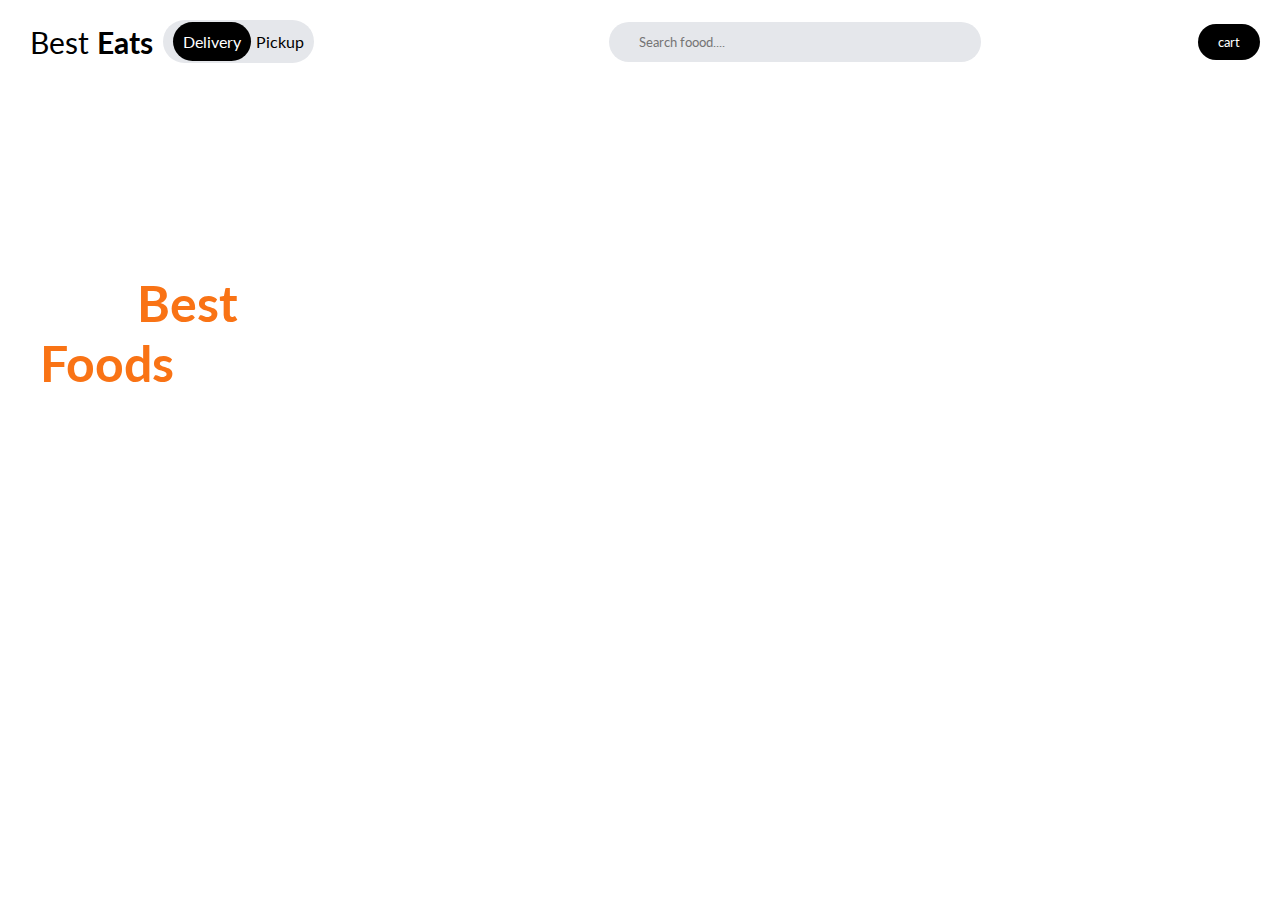
==== index.html @ 28032833 "task for rakib" ====
<!DOCTYPE html>
<html lang="en">
  <head>
    <meta charset="UTF-8" />
    <meta http-equiv="X-UA-Compatible" content="IE=edge" />
    <meta name="viewport" content="width=device-width, initial-scale=1.0" />
    <link rel="stylesheet" href="style.css" />
    <link
      rel="stylesheet"
      href="https://cdnjs.cloudflare.com/ajax/libs/font-awesome/6.1.2/css/all.min.css"
      integrity="sha512-1sCRPdkRXhBV2PBLUdRb4tMg1w2YPf37qatUFeS7zlBy7jJI8Lf4VHwWfZZfpXtYSLy85pkm9GaYVYMfw5BC1A=="
      crossorigin="anonymous"
      referrerpolicy="no-referrer"
    />
    <title>Design</title>
  </head>
  <body>
    <!-- Navbar Start Here -->
    <header class="header">
      <div class="container">
        <nav class="navbar">
          <!-- Left Side -->
          <div class="leftside">
            <i class="fa-solid fa-bars"></i>
            <h3>
              Best
              <span class="blod">Eats</span>
            </h3>
            <div class="wraperBtn">
              <p class="first">Delivery</p>
              <p class="second">Pickup</p>
            </div>
          </div>
          <!-- Middle -->
          <div class="middle">
            <input type="text" placeholder="Search foood...." />
            <i class="fa-solid fa-magnifying-glass search_icon"></i>
          </div>
          <!-- Right Side -->
          <div class="rightside">
            <button class="app_btn">
              <i class="fa-solid fa-cart-shopping"></i>
              cart
            </button>
          </div>
        </nav>
      </div>
    </header>
    <!-- Navbar End Here -->
    <!-- Banner Start -->
    <section class="banner">
      <div class="container">
        <div class="banner_wrapper">
          <div class="banner_content">
            <h1>
              The <span class="colorText">Best</span> <br />
              <span class="colorText">Foods</span> Devlivered
            </h1>
          </div>
        </div>
      </div>
    </section>
    <!-- Banner End -->
  </body>
</html>
---- style.css ----
/* Google Font */
@import url("https://fonts.googleapis.com/css2?family=Lato:wght@300;400;700&display=swap");

* {
  margin: 0;
  padding: 0;
  box-sizing: border-box;
}

:root {
  --primary-color: #f97315;
  --text-color: #000;
  --gray-color: #f3f4f6;
  --search-input: #e5e7eb;
  --text-white: #fff;
  --primary-font: "Lato", sans-serif;
}

h1,
h2,
h3,
h4,
h5,
h6,
a,
p,
button,
span,
input,
textarea {
  font-family: var(--primary-font);
}

img {
  width: 100%;
  height: 100%;
}

/* Utils Css Start */
.app_btn {
  padding: 10px 20px;
  border: none;
  outline: none;
  background-color: var(--text-color);
  color: var(--text-white);
  transition: all 0.5s ease-in-out;
  border-radius: 50px;
  cursor: pointer;
}

.app_btn:hover {
  background-color: var(--primary-color);
}
/* Utils Css End */

/* Navmenu css */
.container {
  padding: 0px 20px;
}

.navbar {
  display: flex;
  align-items: center;
  justify-content: space-between;
  padding: 20px 0px;
}

.leftside {
  display: flex;
  align-items: center;
  gap: 10px;
  width: 30%;
}

.middle {
  position: relative;
  width: 30%;
}

.middle i {
  position: absolute;
  top: 10px;
  left: 10px;
}

.middle input {
  padding: 12px 30px;
  display: block;
  background-color: var(--search-input);
  border-radius: 50px;
  border: none;
  outline: none;
  width: 100%;
}

.leftside i {
  font-size: 30px;
}

.leftside h3 {
  font-size: 30px;
  font-weight: 400;
  color: var(--text-color);
}

.leftside h3 span {
  font-weight: bold;
}

.wraperBtn {
  display: flex;
  align-items: center;
  background-color: var(--search-input);
  border-radius: 50px;
  padding: 2px 10px;
  gap: 5px;
}

.wraperBtn .first {
  background-color: var(--text-color);
  padding: 10px;
  border-radius: 50px;
  color: var(--text-white);
}

/* Navbar Media Css Start */
@media (max-width: 550px) {
  .rightside,
  .wraperBtn {
    display: none;
  }
  .leftside {
    width: 50%;
  }
  .middle {
    width: 50%;
  }
}
/* Navbar Media Css End */

/* Banner Css Start */
.banner_wrapper {
  position: relative;
  background-image: url("https://images.pexels.com/photos/1639562/pexels-photo-1639562.jpeg?auto=compress&cs=tinysrgb&w=1260&h=750&dpr=2");
  background-repeat: no-repeat;
  background-size: cover;
  background-position: center;
  border-radius: 10px;
  height: 500px;
  max-height: 500px;
  display: flex;
  align-items: center;
  justify-content: flex-start;
}
.banner_content{
    padding: 0px 20px;
}
.banner_content h1{
    font-size: 50px;
    color: var(--text-white);
    font-weight: bold;
}
.colorText{
    color: var(--primary-color);
}
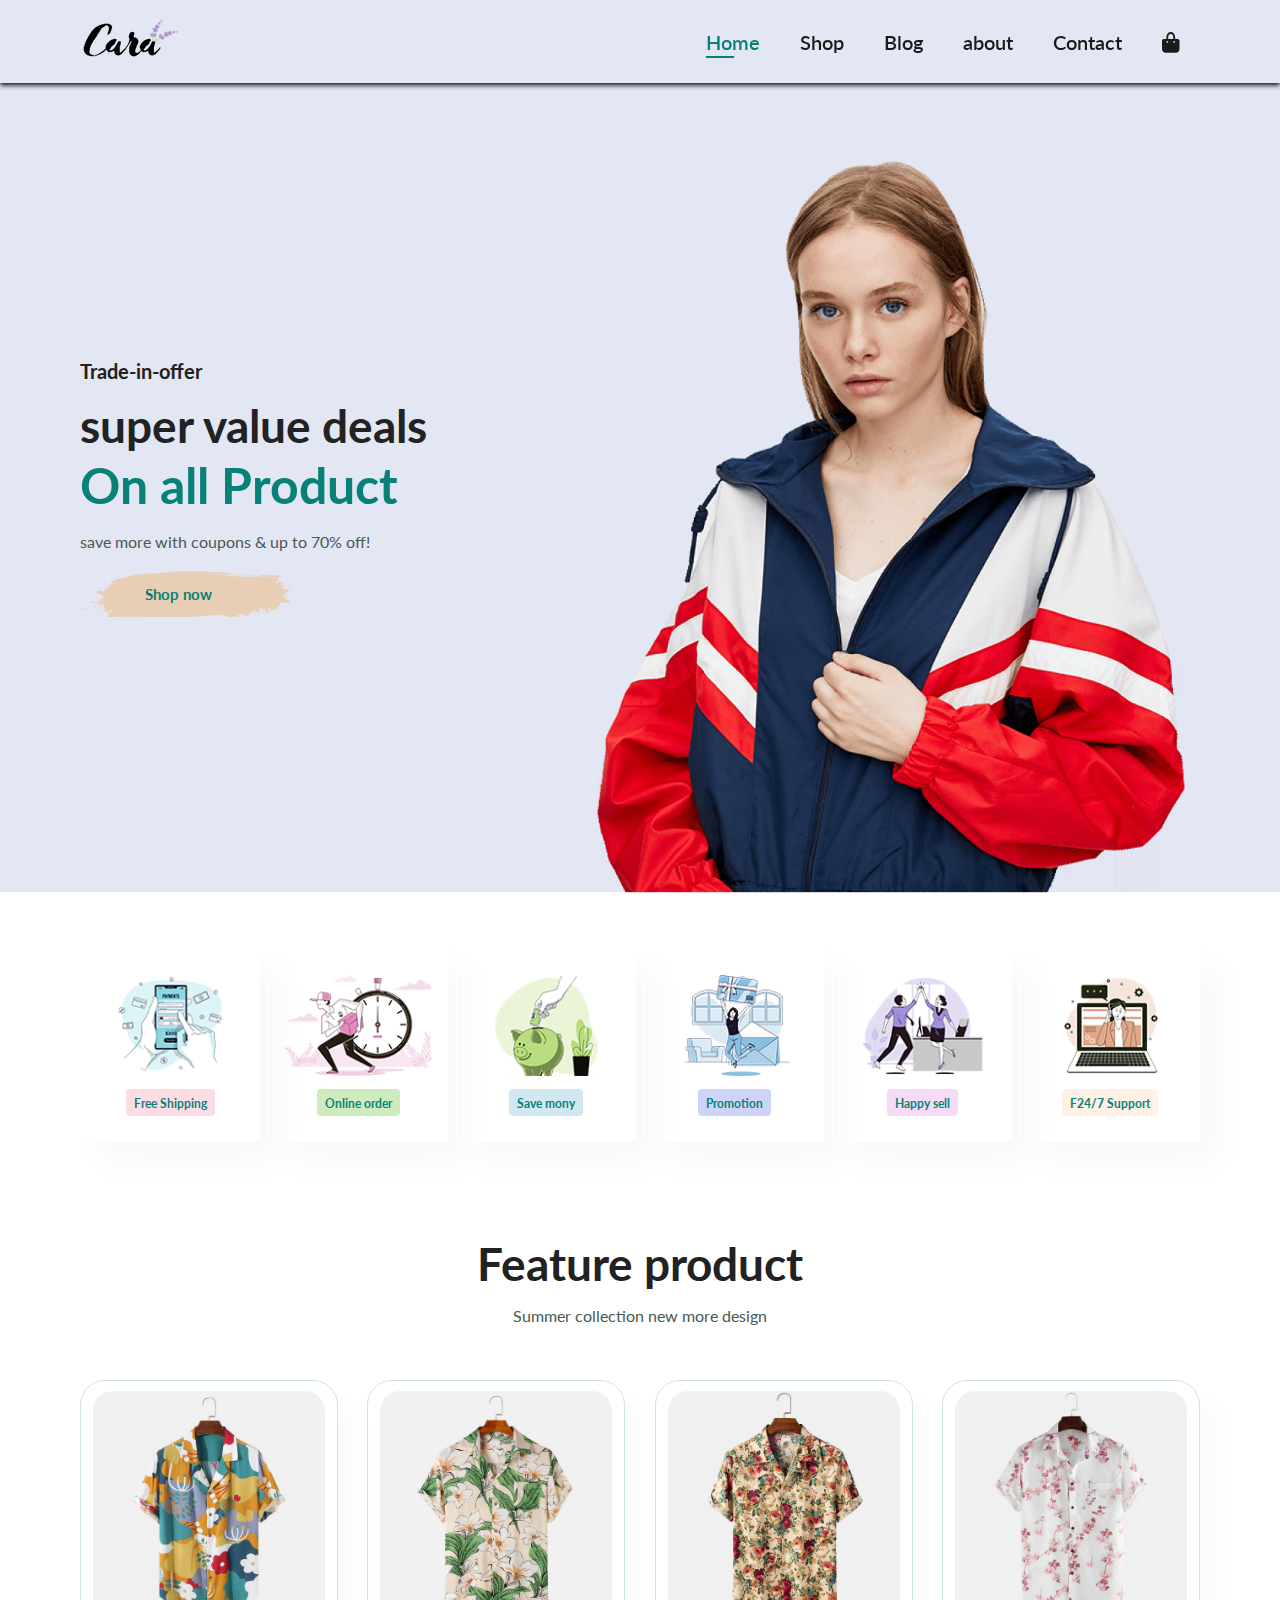
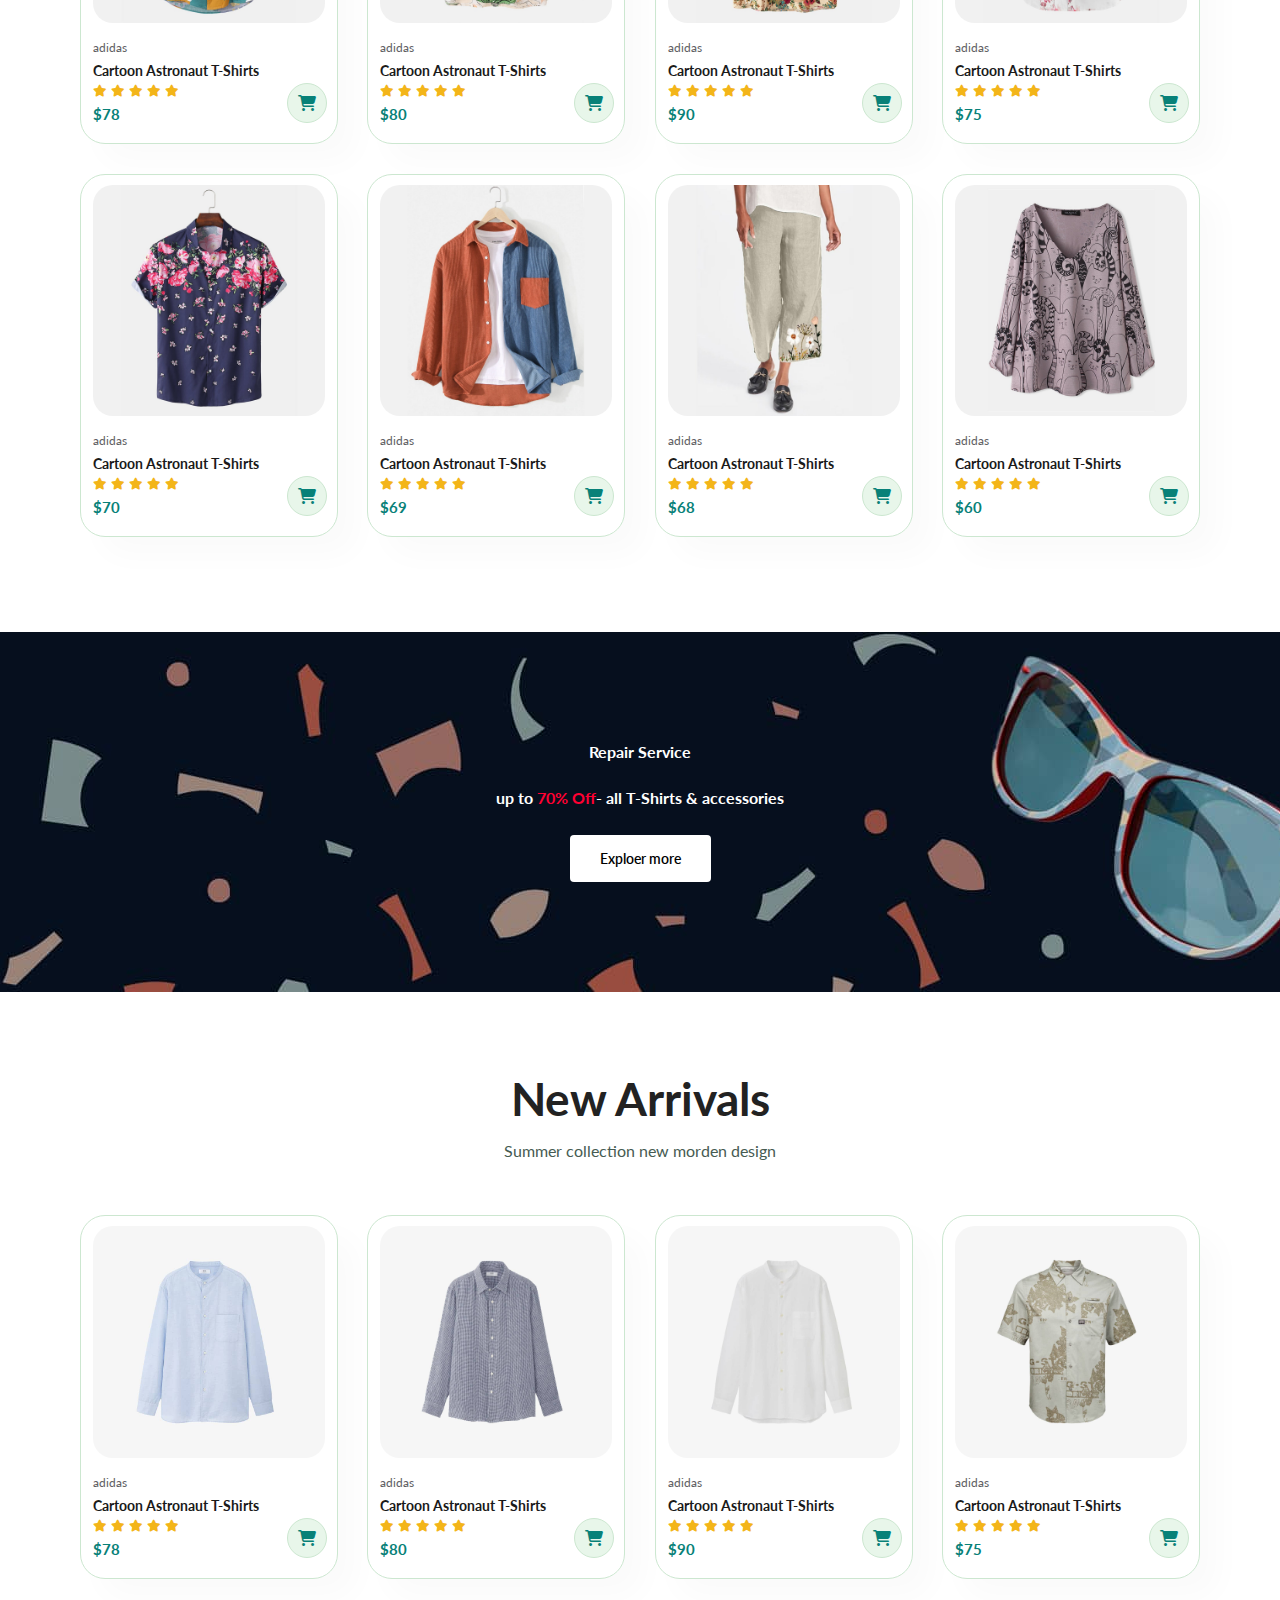
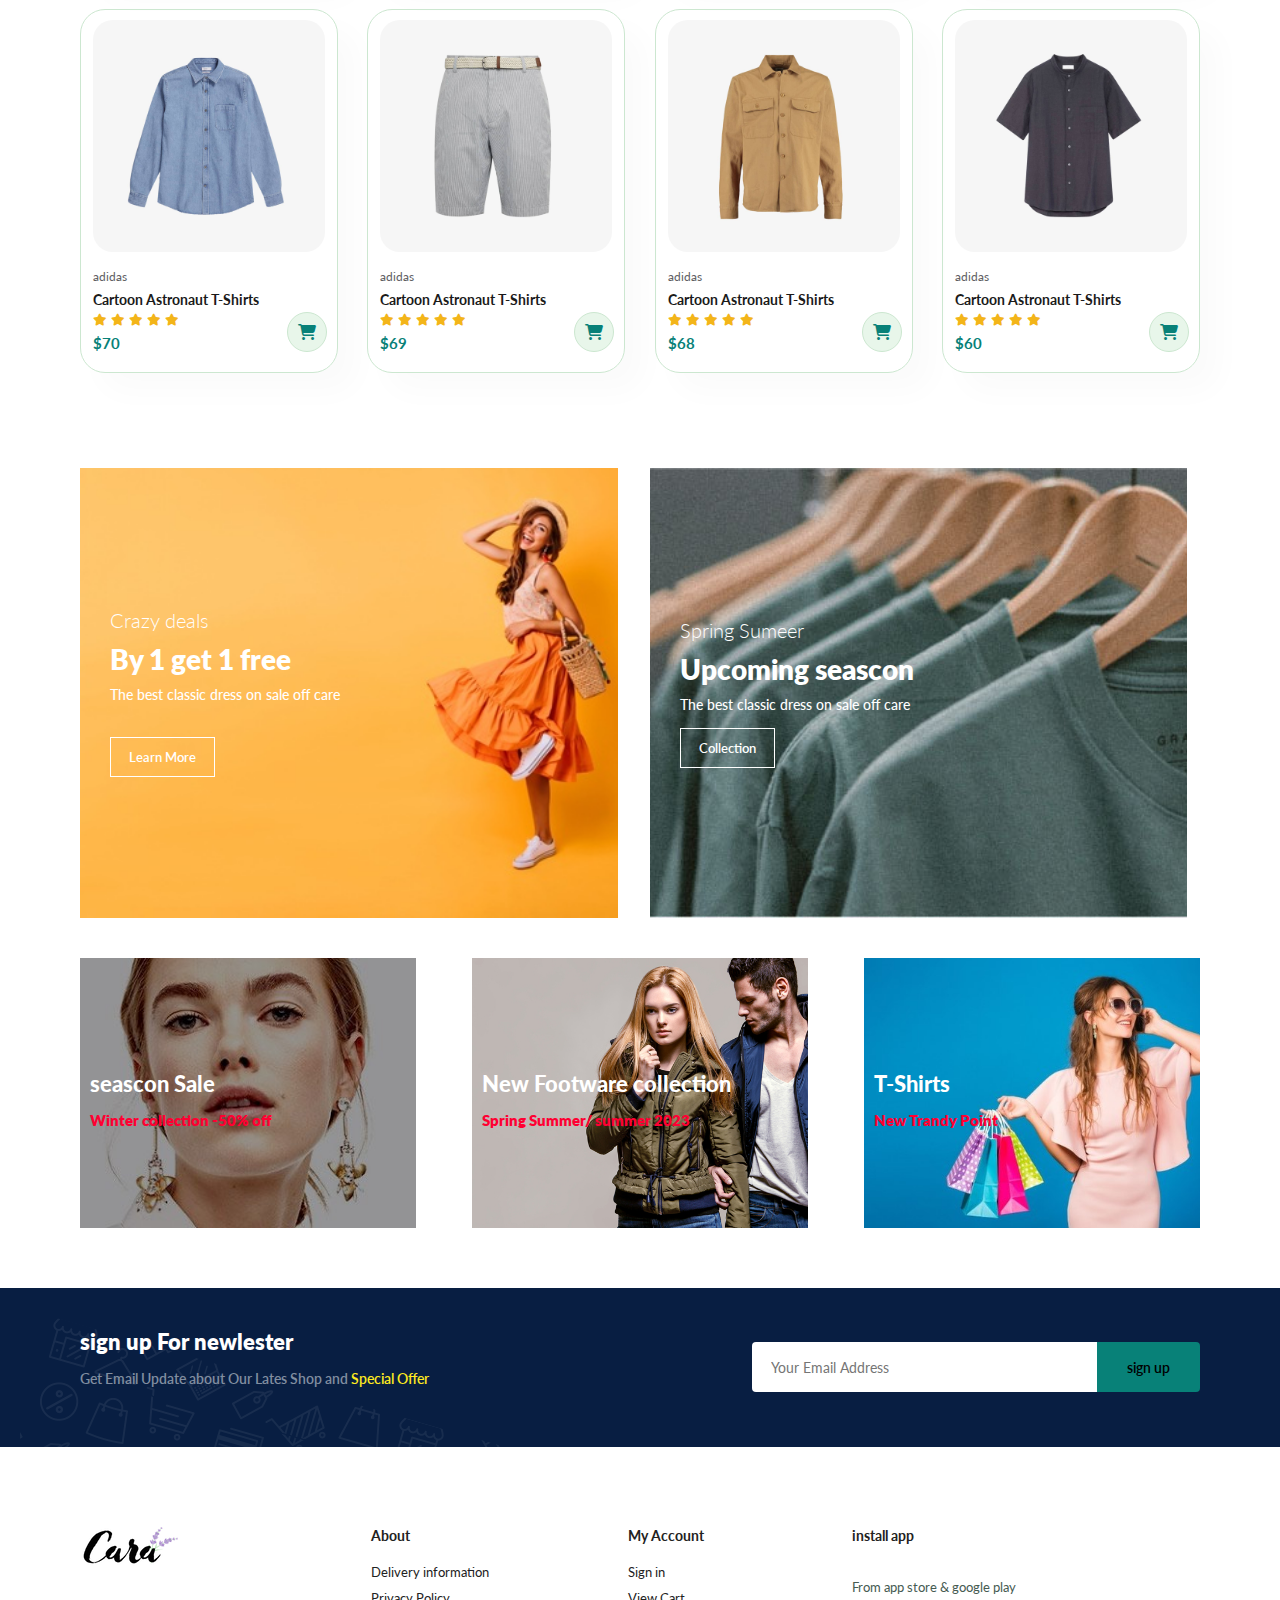
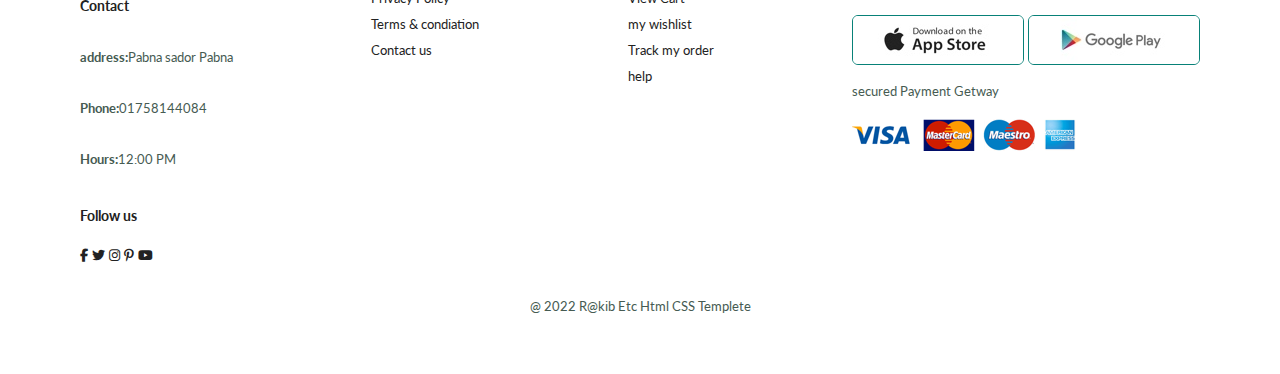
==== commit 53a98a7e: "change" ====
--- a/index.html
+++ b/index.html
@@ -1,65 +1,450 @@
 <!DOCTYPE html>
 <html lang="en">
-  <head>
-    <meta charset="UTF-8" />
-    <meta http-equiv="X-UA-Compatible" content="IE=edge" />
-    <meta name="viewport" content="width=device-width, initial-scale=1.0" />
-    <link rel="stylesheet" href="style.css" />
+<head>
+    <meta charset="UTF-8">
+    <meta http-equiv="X-UA-Compatible" content="IE=edge">
+    <meta name="viewport" content="width=device-width, initial-scale=1.0">
+    <title>E-commerce Design</title>
     <link
       rel="stylesheet"
-      href="https://cdnjs.cloudflare.com/ajax/libs/font-awesome/6.1.2/css/all.min.css"
-      integrity="sha512-1sCRPdkRXhBV2PBLUdRb4tMg1w2YPf37qatUFeS7zlBy7jJI8Lf4VHwWfZZfpXtYSLy85pkm9GaYVYMfw5BC1A=="
-      crossorigin="anonymous"
-      referrerpolicy="no-referrer"
-    />
-    <title>Design</title>
-  </head>
-  <body>
-    <!-- Navbar Start Here -->
-    <header class="header">
-      <div class="container">
-        <nav class="navbar">
-          <!-- Left Side -->
-          <div class="leftside">
-            <i class="fa-solid fa-bars"></i>
-            <h3>
-              Best
-              <span class="blod">Eats</span>
-            </h3>
-            <div class="wraperBtn">
-              <p class="first">Delivery</p>
-              <p class="second">Pickup</p>
-            </div>
+      href="https://cdnjs.cloudflare.com/ajax/libs/font-awesome/6.1.2/css/all.min.css"/>
+    <link rel="stylesheet" href="./index.css">
+</head>
+<body>
+    <!-- navbar start -->
+   <section id="header">
+    <a href="#"><img src="img/logo.png" class="logo" alt=""></a>
+    <div>
+    <ul id="navbar">
+        <li><a class="active" href="index.html">Home</a></li>
+        <li><a href="shop.html">Shop</a></li>
+        <li><a href="Blog.html">Blog</a></li>
+        <li><a href="about.html">about</a></li>
+        <li><a href="Contact.html">Contact</a></li>
+        <li id="leg-bag"><a href="cart.html"><i class="fa-solid fa-bag-shopping"></i></a></li>
+        <a href="#" id="close"><i class="fa-solid fa-xmark"></i></a>
+       </ul>
+    </div>
+      <div id="mobile">
+        
+        <a href="cart.html"><i class="fa-solid fa-bag-shopping"></i></a>
+        <i id="bar" class="fas fa-outdent"></i>
+      </div>
+   </section>
+   <!-- navbar end -->
+   <!-- hero start -->
+   <section id="hero">
+    <h4>Trade-in-offer</h4>
+    <h2>super value deals</h2>
+    <h1>On all Product</h1>
+    <p>save more with coupons & up to 70% off!</p>
+    <button>Shop now</button>
+</section>
+<!-- hero end -->
+<!-- feature start -->
+<section id="feature" class="section-p1">
+    <div class="fe-box">
+        <img src="img/features/f1.png" alt="">
+        <h6>Free Shipping</h6>
+    </div>
+    <div class="fe-box">
+        <img src="img/features/f2.png" alt="">
+        <h6>Online order</h6>
+    </div>
+    <div class="fe-box">
+        <img src="img/features/f3.png" alt="">
+        <h6>Save mony</h6>
+    </div>
+    <div class="fe-box">
+        <img src="img/features/f4.png" alt="">
+        <h6>Promotion</h6>
+    </div>
+    <div class="fe-box">
+        <img src="img/features/f5.png" alt="">
+        <h6>Happy sell</h6>
+    </div>
+    <div class="fe-box">
+        <img src="img/features/f6.png" alt="">
+        <h6>F24/7 Support</h6>
+    </div>
+</section>
+<!-- feature end -->
+<!-- Product start -->
+<section id="Product1" class="section-p1">
+    <h2>Feature product</h2>
+    <p>Summer collection new more design</p>
+    <div class="pro-container">
+        <div class="pro">
+            <img src="img/products/f1.jpg" alt="">
+            <div class="des">
+                <span>adidas</span>
+                <h5>Cartoon Astronaut T-Shirts</h5>
+                <div class="star">
+                    <i class="fas fa-star"></i>
+                    <i class="fas fa-star"></i>
+                    <i class="fas fa-star"></i>
+                    <i class="fas fa-star"></i>
+                    <i class="fas fa-star"></i>
+                </div>
+                <h4>$78</h4>
+            </div>
+            <a href="#"><i class="fa-solid fa-cart-shopping cart"></i></a>
+        </div>
+        <div class="pro">
+            <img src="img/products/f2.jpg" alt="">
+            <div class="des">
+                <span>adidas</span>
+                <h5>Cartoon Astronaut T-Shirts</h5>
+                <div class="star">
+                    <i class="fas fa-star"></i>
+                    <i class="fas fa-star"></i>
+                    <i class="fas fa-star"></i>
+                    <i class="fas fa-star"></i>
+                    <i class="fas fa-star"></i>
+                </div>
+                <h4>$80</h4>
+            </div>
+            <a href="#"><i class="fa-solid fa-cart-shopping cart"></i></a>
+        </div>
+        <div class="pro">
+            <img src="img/products/f3.jpg" alt="">
+            <div class="des">
+                <span>adidas</span>
+                <h5>Cartoon Astronaut T-Shirts</h5>
+                <div class="star">
+                    <i class="fas fa-star"></i>
+                    <i class="fas fa-star"></i>
+                    <i class="fas fa-star"></i>
+                    <i class="fas fa-star"></i>
+                    <i class="fas fa-star"></i>
+                </div>
+                <h4>$90</h4>
+            </div>
+            <a href="#"><i class="fa-solid fa-cart-shopping cart"></i></a>
+        </div>
+        <div class="pro">
+            <img src="img/products/f4.jpg" alt="">
+            <div class="des">
+                <span>adidas</span>
+                <h5>Cartoon Astronaut T-Shirts</h5>
+                <div class="star">
+                    <i class="fas fa-star"></i>
+                    <i class="fas fa-star"></i>
+                    <i class="fas fa-star"></i>
+                    <i class="fas fa-star"></i>
+                    <i class="fas fa-star"></i>
+                </div>
+                <h4>$75</h4>
+            </div>
+            <a href="#"><i class="fa-solid fa-cart-shopping cart"></i></a>
+        </div>
+        <div class="pro">
+            <img src="img/products/f5.jpg" alt="">
+            <div class="des">
+                <span>adidas</span>
+                <h5>Cartoon Astronaut T-Shirts</h5>
+                <div class="star">
+                    <i class="fas fa-star"></i>
+                    <i class="fas fa-star"></i>
+                    <i class="fas fa-star"></i>
+                    <i class="fas fa-star"></i>
+                    <i class="fas fa-star"></i>
+                </div>
+                <h4>$70</h4>
+            </div>
+            <a href="#"><i class="fa-solid fa-cart-shopping cart"></i></a>
+        </div>
+        <div class="pro">
+            <img src="img/products/f6.jpg" alt="">
+            <div class="des">
+                <span>adidas</span>
+                <h5>Cartoon Astronaut T-Shirts</h5>
+                <div class="star">
+                    <i class="fas fa-star"></i>
+                    <i class="fas fa-star"></i>
+                    <i class="fas fa-star"></i>
+                    <i class="fas fa-star"></i>
+                    <i class="fas fa-star"></i>
+                </div>
+                <h4>$69</h4>
+            </div>
+            <a href="#"><i class="fa-solid fa-cart-shopping cart"></i></a>
+        </div>
+        <div class="pro">
+            <img src="img/products/f7.jpg" alt="">
+            <div class="des">
+                <span>adidas</span>
+                <h5>Cartoon Astronaut T-Shirts</h5>
+                <div class="star">
+                    <i class="fas fa-star"></i>
+                    <i class="fas fa-star"></i>
+                    <i class="fas fa-star"></i>
+                    <i class="fas fa-star"></i>
+                    <i class="fas fa-star"></i>
+                </div>
+                <h4>$68</h4>
+            </div>
+            <a href="#"><i class="fa-solid fa-cart-shopping cart"></i></a>
+        </div>
+        <div class="pro">
+            <img src="img/products/f8.jpg" alt="">
+            <div class="des">
+                <span>adidas</span>
+                <h5>Cartoon Astronaut T-Shirts</h5>
+                <div class="star">
+                    <i class="fas fa-star"></i>
+                    <i class="fas fa-star"></i>
+                    <i class="fas fa-star"></i>
+                    <i class="fas fa-star"></i>
+                    <i class="fas fa-star"></i>
+                </div>
+                <h4>$60</h4>
+            </div>
+            <a href="#"><i class="fa-solid fa-cart-shopping cart"></i></a>
+        </div>
+    </div>
+</section>
+<!-- product end -->
+<!-- banner start -->
+<section id="banner" class="section-m1">
+    <h4>Repair Service</h4>
+    <h2>up to <span>70% Off</span>- all T-Shirts & accessories</h2>
+    <button class="normal">Exploer more</button>
+</section>
+<!-- banner end -->
+ <!-- new product design -->
+<section id="Product1" class="section-p1">
+    <h2>New Arrivals</h2>
+    <p>Summer collection new morden design</p>
+    <div class="pro-container">
+        <div class="pro">
+            <img src="img/products/n1.jpg" alt="">
+            <div class="des">
+                <span>adidas</span>
+                <h5>Cartoon Astronaut T-Shirts</h5>
+                <div class="star">
+                    <i class="fas fa-star"></i>
+                    <i class="fas fa-star"></i>
+                    <i class="fas fa-star"></i>
+                    <i class="fas fa-star"></i>
+                    <i class="fas fa-star"></i>
+                </div>
+                <h4>$78</h4>
+            </div>
+            <a href="#"><i class="fa-solid fa-cart-shopping cart"></i></a>
+        </div>
+        <div class="pro">
+            <img src="img/products/n2.jpg" alt="">
+            <div class="des">
+                <span>adidas</span>
+                <h5>Cartoon Astronaut T-Shirts</h5>
+                <div class="star">
+                    <i class="fas fa-star"></i>
+                    <i class="fas fa-star"></i>
+                    <i class="fas fa-star"></i>
+                    <i class="fas fa-star"></i>
+                    <i class="fas fa-star"></i>
+                </div>
+                <h4>$80</h4>
+            </div>
+            <a href="#"><i class="fa-solid fa-cart-shopping cart"></i></a>
+        </div>
+        <div class="pro">
+            <img src="img/products/n3.jpg" alt="">
+            <div class="des">
+                <span>adidas</span>
+                <h5>Cartoon Astronaut T-Shirts</h5>
+                <div class="star">
+                    <i class="fas fa-star"></i>
+                    <i class="fas fa-star"></i>
+                    <i class="fas fa-star"></i>
+                    <i class="fas fa-star"></i>
+                    <i class="fas fa-star"></i>
+                </div>
+                <h4>$90</h4>
+            </div>
+            <a href="#"><i class="fa-solid fa-cart-shopping cart"></i></a>
+        </div>
+        <div class="pro">
+            <img src="img/products/n4.jpg" alt="">
+            <div class="des">
+                <span>adidas</span>
+                <h5>Cartoon Astronaut T-Shirts</h5>
+                <div class="star">
+                    <i class="fas fa-star"></i>
+                    <i class="fas fa-star"></i>
+                    <i class="fas fa-star"></i>
+                    <i class="fas fa-star"></i>
+                    <i class="fas fa-star"></i>
+                </div>
+                <h4>$75</h4>
+            </div>
+            <a href="#"><i class="fa-solid fa-cart-shopping cart"></i></a>
+        </div>
+        <div class="pro">
+            <img src="img/products/n5.jpg" alt="">
+            <div class="des">
+                <span>adidas</span>
+                <h5>Cartoon Astronaut T-Shirts</h5>
+                <div class="star">
+                    <i class="fas fa-star"></i>
+                    <i class="fas fa-star"></i>
+                    <i class="fas fa-star"></i>
+                    <i class="fas fa-star"></i>
+                    <i class="fas fa-star"></i>
+                </div>
+                <h4>$70</h4>
+            </div>
+            <a href="#"><i class="fa-solid fa-cart-shopping cart"></i></a>
+        </div>
+        <div class="pro">
+            <img src="img/products/n6.jpg" alt="">
+            <div class="des">
+                <span>adidas</span>
+                <h5>Cartoon Astronaut T-Shirts</h5>
+                <div class="star">
+                    <i class="fas fa-star"></i>
+                    <i class="fas fa-star"></i>
+                    <i class="fas fa-star"></i>
+                    <i class="fas fa-star"></i>
+                    <i class="fas fa-star"></i>
+                </div>
+                <h4>$69</h4>
+            </div>
+            <a href="#"><i class="fa-solid fa-cart-shopping cart"></i></a>
+        </div>
+        <div class="pro">
+            <img src="img/products/n7.jpg" alt="">
+            <div class="des">
+                <span>adidas</span>
+                <h5>Cartoon Astronaut T-Shirts</h5>
+                <div class="star">
+                    <i class="fas fa-star"></i>
+                    <i class="fas fa-star"></i>
+                    <i class="fas fa-star"></i>
+                    <i class="fas fa-star"></i>
+                    <i class="fas fa-star"></i>
+                </div>
+                <h4>$68</h4>
+            </div>
+            <a href="#"><i class="fa-solid fa-cart-shopping cart"></i></a>
+        </div>
+        <div class="pro">
+            <img src="img/products/n8.jpg" alt="">
+            <div class="des">
+                <span>adidas</span>
+                <h5>Cartoon Astronaut T-Shirts</h5>
+                <div class="star">
+                    <i class="fas fa-star"></i>
+                    <i class="fas fa-star"></i>
+                    <i class="fas fa-star"></i>
+                    <i class="fas fa-star"></i>
+                    <i class="fas fa-star"></i>
+                </div>
+                <h4>$60</h4>
+            </div>
+            <a href="#"><i class="fa-solid fa-cart-shopping cart"></i></a>
+        </div>
+    </div>
+</section>
+ <!-- new product design end -->
+ <!-- Banner-box design start -->
+    <section id="sm-banner" class="section-p1">
+        <div class="banner-box">
+            <h4>Crazy deals</h4>
+            <h2>By 1 get 1 free</h2>
+            <span>The best classic dress on sale off care</span><br>
+            <button class="white">Learn More</button>
+        </div>
+        <div class="banner-box banner-box2">
+            <h4>Spring Sumeer</h4>
+            <h2>Upcoming seascon</h2>
+            <span>The best classic dress on sale off care</span>
+            <button class="white">Collection</button>
+        </div>
+    </section>
+    <!-- banner design End -->
+    <!-- banner Text design start -->
+    <section id="banner3">
+        <div class="banner-box">
+            <h2>seascon Sale</h2>
+            <h3>Winter collection -50% off</h3>
+            </div> 
+            <div class="banner-box banner-box2">
+                <h2>New Footware collection</h2>
+                <h3>Spring Summer/ summer 2023</h3>
+                </div> 
+                <div class="banner-box banner-box3">
+                    <h2>T-Shirts</h2>
+                    <h3>New Trandy Point</h3>
+                    </div> 
+    </section>
+    <!-- banner Text design End -->
+
+    <!-- newlester design -->
+
+<section id="newlester" class="section-p1 section-m1">
+    <div class="newstext">
+        <h4>sign up For newlester</h4>
+        <p>Get Email Update about Our Lates Shop and <span>Special Offer</span></p>
+    </div>
+    <div class="From">
+        <input type="text" placeholder="Your Email Address">
+        <button class="normal">sign up</button>
+    </div>
+</section>
+<!-- newlester design end -->
+<!-- footer design start -->
+<footer class="section-p1">
+    <div class="col">
+        <img class="logo" src="img/logo.png" alt="logo">
+        <h4>Contact</h4>
+        <p><strong>address:</strong>Pabna sador Pabna</p>
+        <p><strong>Phone:</strong>01758144084</p>
+        <p><strong>Hours:</strong>12:00 PM</p>
+        <div class="follow">
+            <h4>Follow us</h4>
+        </div>
+        <div class="icon">
+            <a href="#"><i class="fab fa-facebook-f"></i></a>
+            <a href="#"><i class="fab fa-twitter"></i></a>
+            <a href="#"><i class="fab fa-instagram"></i></a>
+            <a href="#"><i class="fab fa-pinterest-p"></i></a>
+            <a href="#"><i class="fab fa-youtube"></i></a>
+            
           </div>
-          <!-- Middle -->
-          <div class="middle">
-            <input type="text" placeholder="Search foood...." />
-            <i class="fa-solid fa-magnifying-glass search_icon"></i>
-          </div>
-          <!-- Right Side -->
-          <div class="rightside">
-            <button class="app_btn">
-              <i class="fa-solid fa-cart-shopping"></i>
-              cart
-            </button>
-          </div>
-        </nav>
-      </div>
-    </header>
-    <!-- Navbar End Here -->
-    <!-- Banner Start -->
-    <section class="banner">
-      <div class="container">
-        <div class="banner_wrapper">
-          <div class="banner_content">
-            <h1>
-              The <span class="colorText">Best</span> <br />
-              <span class="colorText">Foods</span> Devlivered
-            </h1>
-          </div>
-        </div>
-      </div>
-    </section>
-    <!-- Banner End -->
-  </body>
-</html>
+    </div>
+
+        <div class="col">
+            <h4>About</h4>
+            <a href="#">Delivery information</a>
+            <a href="#">Privacy Policy</a>
+            <a href="#">Terms & condiation</a>
+            <a href="#">Contact us</a>
+        </div>
+        <div class="col">
+            <h4>My Account</h4>
+            <a href="#">Sign in</a>
+            <a href="#">View Cart</a>
+            <a href="#">my wishlist</a>
+            <a href="#">Track my order</a>
+            <a href="#">help</a>
+        </div>
+        <div class="col install">
+            <h4>install app</h4>
+            <p>From app store & google play</p>
+            <div class="row">
+                <img src="img/pay/app.jpg" alt="app">
+                 <img src="img/pay/play.jpg" alt="play">
+            </div>
+            <p>secured Payment Getway</p>
+            <img src="img/pay/pay.png" alt="pay">
+        </div>
+        <div class="copyright">
+            <p>@ 2022 R@kib Etc Html CSS Templete</p>
+        </div>
+</footer>
+<!-- Footer design End -->
+    <script src="rakib.js"></script>
+</body>
+</html>--- a/index.css
+++ b/index.css
@@ -0,0 +1,564 @@
+@import url('https://fonts.googleapis.com/css2?family=Lato:ital,wght@0,100;0,300;0,400;0,700;0,900;1,100;1,300;1,400;1,700;1,900&display=swap');
+*{
+    margin: 0;
+    padding: 0;
+    box-sizing: border-box;
+    font-family: 'Lato', sans-serif;
+}
+html {
+    scroll-behavior: smooth;
+  }
+  
+  /* Global Styles */
+  
+  h1 {
+    font-size: 50px;
+    line-height: 64px;
+    color: #222;
+  }
+  
+  h2 {
+    font-size: 46px;
+    line-height: 54px;
+    color: #222;
+  }
+  
+  h4 {
+    font-size: 20px;
+    color: #222;
+  }
+  
+  h6 {
+    font-weight: 700;
+    font-size: 12px;
+  }
+  
+  p {
+    font-size: 16px;
+    color: #465b52;
+    margin: 15px 0 20px 0;
+  }
+  
+  .section-p1 {
+    padding: 40px 80px;
+  }
+  
+  .section-m1 {
+    margin: 40px 0;
+  }
+
+  button.normal{
+    font-size: 14px;
+    font-weight: 600;
+    padding: 15px 30px;
+    color: #000;
+    background-color: #fff;
+    border-radius: 4px;
+    cursor: pointer;
+    border: none;
+    outline: none;
+    transition: 0.2s;
+  }
+  button.white{
+    font-size: 13px;
+    font-weight: 600;
+    padding: 11px 18px;
+    color:#fff;
+    background-color: transparent;
+    cursor: pointer;
+    border: 1px solid #fff;
+    outline: none;
+    transition: 0.2s;
+  }
+  
+  body {
+    width: 100%;
+  }
+  /* Global Styles end */
+  /* hedder start */
+  #header{
+    display: flex;
+    align-items: center;
+    justify-content: space-between;
+    padding: 20px 80px;
+    background: #e3e6f3;
+    box-shadow: 0 2px 5px rgb(0, 0, 0.06);
+    z-index: 999;
+    position: sticky;
+    top: 0;
+    left: 0;
+  }
+  /* header end */
+  /* navbar start */
+  #navbar{
+    display: flex;
+    align-items: center;
+        justify-content: center
+  }
+    
+  #navbar li{
+    padding: 0 20px;
+    list-style: none;
+    text-decoration: none;
+    position:relative;
+  }
+  #navbar li a{
+    text-decoration: none;
+    font-size: 20px;
+    font-weight: 600;
+    color: #1a1a1a;
+    transition: 0.3 ease;
+  }
+  #navbar li a:hover,
+  #navbar li a.active{
+    color:#088178;
+  }
+  #navbar li a.active::after,
+  #navbar li a:hover::after{
+    content: "";
+    width: 30%;
+    height: 2px;
+    background:#088178;
+    position: absolute;
+    bottom: -4px;
+    left: 20px;
+  }
+  #mobile{
+    display:none;
+    align-items: center;
+  }
+  #close{
+    display: none;
+  }
+  /* navbar end */
+  /* home page */
+  /* hero start */
+  #hero{
+    background-image: url(img/hero4.png);
+    height: 90vh;
+    width: 100%;
+    background-size: cover;
+    background-position: top 25% right 0;
+    padding: 0 80px;
+    display: flex;
+    flex-direction: column;
+    align-items: flex-start;
+    justify-content: center;
+
+  }
+  #hero h4{
+    padding-bottom: 16px;
+  }
+  #hero h1{
+    color: #088178;
+  }
+  #hero button{
+    background-image: url(img/button.png);
+    background-color: transparent;
+    color: #088178;
+    border: 0;
+    padding: 14px 80px 14px 65px;
+    background-repeat: no-repeat;
+    cursor: pointer;
+    font-weight: 700;
+    font-size: 15px;
+  }
+  /* hero End */
+  /* feature start css */
+  #feature{
+    display: flex;
+    align-items: center;
+    justify-content: space-between;
+    flex-wrap: wrap;
+  }
+
+  #feature .fe-box{
+    width: 180px;
+    text-align: center;
+    padding: 25px 15px;
+   box-shadow: 20px 20px 34px rgba(0, 0, 0, 0.03);
+   border: 1px solid white;
+   border-radius: 4px;
+   margin: 15px 0;
+  }
+  #feature .fe-box:hover{
+    box-shadow: 10px 10px 54px rgba(70, 62, 221, 0.1);
+  }
+  #feature .fe-box img{
+    width: 100%;
+    margin-bottom: 10px;
+
+  }
+  #feature .fe-box h6{
+    display: inline-block;
+    padding: 9px 8px 6px 8px;
+    line-height: 1;
+    border-radius: 4px;
+    color: #088178;
+    background-color: #fddde4;
+
+  }
+  #feature .fe-box:nth-child(2) h6{
+    background-color:#Cdebbc;
+  }
+  #feature .fe-box:nth-child(3) h6{
+    background-color:#d1e8f2;
+  }
+  #feature .fe-box:nth-child(4) h6{
+    background-color:#cdd4f8;
+  }
+  #feature .fe-box:nth-child(5) h6{
+    background-color:#f6dbf6;
+  }
+  #feature .fe-box:nth-child(6) h6{
+    background-color:#fff2e5;
+  }
+  /* feature End */
+  /* * Product css start */
+  #Product1{
+    text-align: center;
+  }
+  #Product1 .pro-container{
+    display: flex;
+    justify-content: space-between;
+    padding-top: 20px;
+    flex-wrap: wrap;
+  }
+
+  #Product1 .pro{
+    width: 23%;
+    min-width: 250px;
+    padding: 10px 12px;
+    border: 1px solid #cce7d0;
+    border-radius: 25px;
+    cursor: pointer;
+    box-shadow: 20px 20px 30px rgba(0, 0, 0, 0.02);
+    margin: 15px 0;
+    transition: 0.2s ease;
+   position: relative;
+    
+  }
+  #Product1 .pro:hover{
+    box-shadow: 20px 20px 30px rgba(0, 0, 0, 0.06);
+  }
+
+
+  #Product1 .pro img{
+    width: 100%;
+    border-radius: 20px;
+  }
+  #Product1 .pro .des{
+    text-align: start;
+    padding: 10px 0;
+  }
+  #Product1 .pro .des span{
+    color: #606063 ;
+    font-size: 12px;
+    
+  }
+  #Product1 .pro .des h5{
+    padding-top: 7px;
+    color: #1a1a1a;
+    font-size: 14px;
+  }
+
+  #Product1 .pro .des i{
+    font-size: 12px;
+    color: rgba(243,181,25);
+  }
+  #Product1 .pro .des h4{
+    padding-top: 7px;
+    font-size: 15px;
+    font-weight: 700;
+    color: #088178;
+  }
+  #Product1 .pro .cart{
+    display: flex;
+    align-items: center;
+    justify-content: center;
+    color: #088178;
+    width: 40px;
+    height: 40px;
+    border-radius: 50px;
+    background-color: #d1e8f2;
+    background: #e8f6ea;
+    border: 1px solid  #cce7d0;
+    position: absolute;
+    bottom: 20px;
+    right: 10px;
+  }
+  /* * Product css end */
+  /* banner css start */
+  #banner{
+    display: flex;
+    align-items: center;
+    justify-content: center;
+    flex-direction: column;
+    background-image: url("/img/banner/b2.jpg");
+    width: 100%;
+    height: 40vh;
+    background-size: cover;
+    background-position: center;
+  }
+  #banner h4{
+    color: #fff;
+    font-size: 16px;
+
+  }
+  #banner h2{
+    color: #fff;
+    font-size: 16px;
+    padding: 10px 0;
+
+  }
+  #banner span{
+    color: #FF0032;
+    
+
+  }
+  #banner button:hover{
+    background-color: #088178;
+    color: #fff;
+  }
+  /* Banner css End */
+  /* banner 2nd css */
+  #sm-banner{
+    display: flex;
+    gap: 2em;
+    
+  flex-wrap: wrap;
+  }
+  #sm-banner .banner-box{
+    display: flex;
+    align-items: flex-start;
+    justify-content: center;
+    flex-direction: column;
+    background-image: url("/img/banner/b17.jpg");
+    width: 48%;
+    height: 50vh;
+    background-size: cover;
+    background-position: center;
+    padding: 30px;
+
+  }
+  #sm-banner .banner-box2{
+    background-image: url("/img/banner/b10.jpg");
+  }
+
+  #sm-banner h4{
+    color: #fff;
+    font-size: 20px;
+    font-weight: 300;
+  }
+  #sm-banner h2{
+    color: #fff;
+    font-size: 28px;
+    font-weight: 800;
+
+  }
+  #sm-banner span{
+    color: #fff;
+    font-size: 14px;
+    font-weight: 500;
+    padding-bottom: 15px;
+  }
+
+  #sm-banner .banner-box:hover button{
+    background:#088178;
+    border: 1px solid #088178;
+  }
+  /* banner 2nd end */
+  /* banner text satrt css */
+  #banner3{
+    display: flex;
+    justify-content: space-between;
+    flex-wrap: wrap;
+    padding: 0 80px;
+  }
+  #banner3 .banner-box{
+    display: flex;
+    align-items: flex-start;
+    justify-content: center;
+    flex-direction: column;
+    background-image: url("/img/banner/b7.jpg");
+    width: 30%;
+    height: 30vh;
+    background-size: cover;
+    background-position: center;
+    padding: 10px;
+    margin-bottom: 20px;
+  }
+  #banner3 .banner-box2{
+    background-image: url("/img/banner/b4.jpg");
+  }
+  #banner3 .banner-box3{
+    background-image: url("/img/banner/b18.jpg");
+  }
+
+  #banner3 h2{
+    color: #fff;
+    font-weight: 900;
+    font-size: 22px;
+  }
+  #banner3 h3{
+    color: #FF0032;
+    font-weight: 800;
+    font-size: 15px;
+  }
+
+  /* banner text end css */
+  /* newlester design css */
+  #newlester{
+    display: flex;
+    justify-content: space-between;
+    align-items: center;
+    flex-wrap: wrap;
+    background-image:url("img/banner/b14.png") ;
+    background-repeat: no-repeat;
+    background-position: 20px 30px;
+    background-color: #081e42;
+  }
+  #newlester h4{
+    font-size: 22px;
+    font-weight: 800;
+    color:#fff;
+  }
+  #newlester p{
+    font-size: 14px;
+    font-weight: 600;
+    color:#818ea0;
+  }
+  #newlester p span{
+    color:#FFEA20;
+  }
+  #newlester .From{
+    display:flex;
+    width: 40%;
+  }
+  #newlester input{
+    height: 3.125rem;
+    padding: 0 1.25em;
+    font-size: 14px;
+    width: 100%;
+    border: 1px solid transparent;
+    border-radius: 4px;
+    outline: none;
+    border-top-right-radius: 0;
+    border-bottom-right-radius: 0;
+  }
+  #newlester button{
+    background-color: #088178;
+    white-space: nowrap;
+    border-top-left-radius: 0;
+    border-bottom-left-radius: 0;
+  }
+   /* newlester design css end */
+      /* Fotter  design css start */
+
+
+     footer {
+    display: flex;
+    flex-wrap: wrap;
+    justify-content: space-between;
+   }
+   footer .col {
+    display: flex;
+    flex-direction: column;
+    align-items: flex-start;
+    margin-bottom: 20px;
+   }
+   footer .logo{
+    margin-bottom: 30px;
+   }
+   footer h4{
+    font-size: 14px;
+    padding-bottom: 20px;
+   }
+   footer p{
+    font-size: 13px;
+    margin-bottom: 0 0 8px 0;
+   }
+   footer a{
+    font-size: 13px;
+    text-decoration: none;
+    color: #222;
+    margin-bottom: 10px;
+    }
+   footer .follow{
+    margin-top: 20px;
+   }
+   
+   footer .follow i {
+    color: #465b52;
+    padding-right: 4px;
+    cursor: pointer;
+   }
+   footer .install .row img{
+    border: 1px solid #088178;
+    border-radius: 6px;
+   }
+   footer .follow i:hover ,
+   footer a:hover{
+    color: #088178;
+   }
+   footer .copyright{
+    width: 100%;
+    display: flex;
+    align-items: center;
+    justify-content: center;
+   }
+   /* Fotter  design css End */
+
+   /* media Quary start */
+   @media (max-width:799px){
+    #navbar {
+      display: flex;
+      flex-direction: column;
+      align-items:flex-start;
+      justify-content: flex-start;
+      position: fixed;
+      top: 0;
+      right: -300px;
+      height: 100vh;
+      width: 300px;
+      background-color: #FFFFFF;
+      box-shadow: 0 40px 60px #000;
+      padding: 80px 0 0 10px;
+      transition: 0.3s;
+   }
+   #navbar.active{
+    right: 0px;
+   }
+
+   #navbar li{
+    margin-bottom: 25px;
+    }
+    #mobile{
+      display:flex;
+      align-items: center;
+    }
+    #mobile i{
+      color: #1a1a1a;
+      font-size: 24px;
+      padding-left: 20px;
+    }
+    #close{
+      display: initial;
+      position: absolute;
+      top: 30px;
+      left: 30px;
+      font-size: 24px;
+    }
+    #leg-bag{
+      display: none;
+    }
+    #hero {
+     height: 70vh;
+     padding: 0 80px;
+     background-position: top 30% right 30%;
+    }
+    #feature {
+      justify-content:center;
+      
+  }
+}
